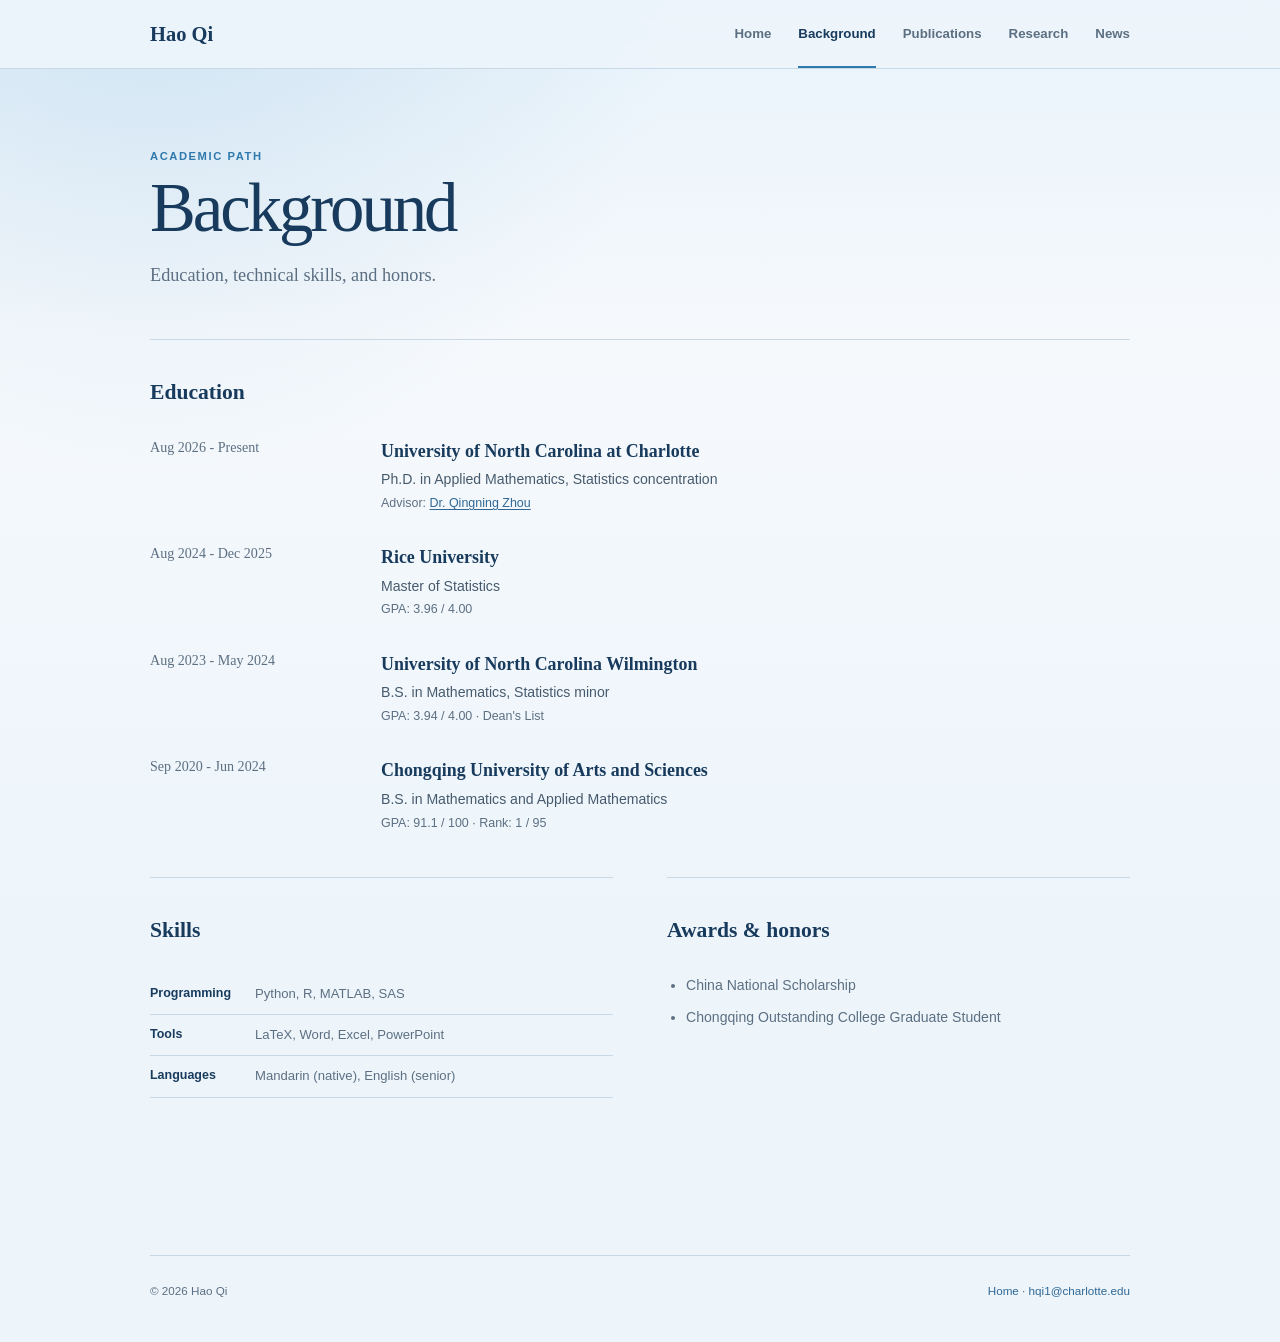
==== background.html @ 38f6982e "Simplify navigation and add a News page Move Background to the second navigation position, remove du" ====
<!DOCTYPE html>
<html lang="en">
<head>
  <meta charset="UTF-8">
  <meta name="viewport" content="width=device-width, initial-scale=1.0">
  <title>Background | Hao Qi</title>
  <meta name="description" content="Education, technical skills, and honors of Hao Qi.">
  <meta name="theme-color" content="#edf5fb">
  <link rel="icon" href="profile.jpg" type="image/jpeg">
  <link rel="stylesheet" href="styles.css">
</head>
<body>
  <a class="skip-link" href="#main-content">Skip to content</a>
  <header class="site-header">
    <div class="nav-shell">
      <a class="site-name" href="index.html">Hao Qi</a>
      <button class="menu-toggle" type="button" aria-expanded="false" aria-controls="site-nav">
        <span></span><span></span><span></span><span class="sr-only">Open navigation</span>
      </button>
      <nav class="site-nav" id="site-nav" aria-label="Main navigation">
        <a href="index.html">Home</a>
        <a href="background.html" aria-current="page">Background</a>
        <a href="publications.html">Publications</a>
        <a href="research.html">Research</a>
        <a href="news.html">News</a>
      </nav>
    </div>
  </header>

  <main id="main-content" class="site-main inner-page">
    <header class="page-header">
      <p class="eyebrow">Academic path</p>
      <h1>Background</h1>
      <p>Education, technical skills, and honors.</p>
    </header>

    <section class="background-section" aria-labelledby="education-title">
      <h2 id="education-title">Education</h2>
      <div class="education-list">
        <article class="education-item">
          <time>Aug 2026 - Present</time>
          <div>
            <h3>University of North Carolina at Charlotte</h3>
            <p>Ph.D. in Applied Mathematics, Statistics concentration</p>
            <p class="detail">Advisor: <a href="https://sds.charlotte.edu/people/qingning-zhou/" target="_blank" rel="noopener">Dr. Qingning Zhou</a></p>
          </div>
        </article>
        <article class="education-item">
          <time>Aug 2024 - Dec 2025</time>
          <div>
            <h3>Rice University</h3>
            <p>Master of Statistics</p>
            <p class="detail">GPA: 3.96 / 4.00</p>
          </div>
        </article>
        <article class="education-item">
          <time>Aug 2023 - May 2024</time>
          <div>
            <h3>University of North Carolina Wilmington</h3>
            <p>B.S. in Mathematics, Statistics minor</p>
            <p class="detail">GPA: 3.94 / 4.00 · Dean's List</p>
          </div>
        </article>
        <article class="education-item">
          <time>Sep 2020 - Jun 2024</time>
          <div>
            <h3>Chongqing University of Arts and Sciences</h3>
            <p>B.S. in Mathematics and Applied Mathematics</p>
            <p class="detail">GPA: 91.1 / 100 · Rank: 1 / 95</p>
          </div>
        </article>
      </div>
    </section>

    <div class="background-grid">
      <section class="background-section" aria-labelledby="skills-title">
        <h2 id="skills-title">Skills</h2>
        <dl class="fact-list">
          <div><dt>Programming</dt><dd>Python, R, MATLAB, SAS</dd></div>
          <div><dt>Tools</dt><dd>LaTeX, Word, Excel, PowerPoint</dd></div>
          <div><dt>Languages</dt><dd>Mandarin (native), English (senior)</dd></div>
        </dl>
      </section>

      <section class="background-section" aria-labelledby="honors-title">
        <h2 id="honors-title">Awards &amp; honors</h2>
        <ul class="honor-list">
          <li>China National Scholarship</li>
          <li>Chongqing Outstanding College Graduate Student</li>
        </ul>
      </section>
    </div>

  </main>

  <footer class="site-footer">
    <p>© 2026 Hao Qi</p>
    <p><a href="index.html">Home</a> · <a href="mailto:hqi1@charlotte.edu">hqi1@charlotte.edu</a></p>
  </footer>
  <script src="script.js"></script>
</body>
</html>
---- styles.css ----
:root {
  --ink: #1b2b3b;
  --muted: #5c6f82;
  --navy: #183b5d;
  --blue: #2f6896;
  --accent: #2f79ad;
  --paper: #edf5fb;
  --white: #ffffff;
  --soft: #e1edf6;
  --line: #c7d9e7;
  --serif: Georgia, "Times New Roman", serif;
  --sans: -apple-system, BlinkMacSystemFont, "Segoe UI", Helvetica, Arial, sans-serif;
  --content: 980px;
}

* {
  box-sizing: border-box;
}

html {
  scroll-behavior: smooth;
}

body {
  margin: 0;
  color: var(--ink);
  background-color: var(--paper);
  background-image:
    radial-gradient(circle at 12% -8%, rgba(92, 157, 207, 0.2), transparent 34rem),
    linear-gradient(180deg, #e8f3fb 0%, #f6f9fc 38%, #edf5fb 100%);
  background-attachment: fixed;
  font-family: var(--sans);
  font-size: 16px;
  line-height: 1.7;
  -webkit-font-smoothing: antialiased;
}

a {
  color: var(--blue);
  text-underline-offset: 0.18em;
  text-decoration-thickness: 1px;
}

a:hover,
a:focus-visible {
  color: var(--accent);
}

img {
  display: block;
  max-width: 100%;
}

.sr-only {
  position: absolute;
  width: 1px;
  height: 1px;
  padding: 0;
  margin: -1px;
  overflow: hidden;
  clip: rect(0, 0, 0, 0);
  white-space: nowrap;
  border: 0;
}

.skip-link {
  position: fixed;
  top: 10px;
  left: 10px;
  z-index: 1000;
  transform: translateY(-160%);
  padding: 8px 12px;
  background: var(--navy);
  color: var(--white);
}

.skip-link:focus {
  transform: translateY(0);
}

.site-header {
  position: sticky;
  top: 0;
  z-index: 100;
  border-bottom: 1px solid var(--line);
  background: rgba(237, 245, 251, 0.92);
  backdrop-filter: blur(12px);
}

.nav-shell {
  width: min(calc(100% - 40px), var(--content));
  min-height: 68px;
  margin: 0 auto;
  display: flex;
  align-items: center;
  justify-content: space-between;
}

.site-name {
  color: var(--navy);
  font-family: var(--serif);
  font-size: 1.28rem;
  font-weight: 700;
  text-decoration: none;
}

.site-nav {
  display: flex;
  align-items: center;
  gap: 27px;
}

.site-nav a {
  position: relative;
  color: var(--muted);
  font-size: 0.83rem;
  font-weight: 650;
  text-decoration: none;
}

.site-nav a:hover,
.site-nav a:focus-visible,
.site-nav a[aria-current="page"] {
  color: var(--navy);
}

.site-nav a[aria-current="page"]::after {
  position: absolute;
  right: 0;
  bottom: -23px;
  left: 0;
  height: 2px;
  content: "";
  background: var(--accent);
}

.menu-toggle {
  display: none;
  width: 40px;
  height: 40px;
  padding: 8px;
  border: 0;
  background: transparent;
  color: var(--navy);
}

.menu-toggle > span:not(.sr-only) {
  display: block;
  height: 1px;
  margin: 6px 0;
  background: currentColor;
  transition: transform 160ms ease, opacity 160ms ease;
}

.site-main {
  width: min(calc(100% - 40px), var(--content));
  margin: 0 auto;
}

.intro-section {
  padding: 82px 0 72px;
  display: grid;
  grid-template-columns: 190px minmax(0, 1fr);
  gap: 58px;
  align-items: start;
}

.portrait-column {
  padding-top: 8px;
}

.profile-photo {
  width: 180px;
  height: 225px;
  object-fit: cover;
  object-position: center 30%;
  border: 1px solid var(--line);
  background: var(--white);
  box-shadow: 0 12px 30px rgba(24, 59, 93, 0.1);
  filter: saturate(0.86);
}

.profile-links {
  width: 180px;
  margin-top: 13px;
  display: flex;
  flex-wrap: wrap;
  gap: 4px 13px;
}

.profile-links a {
  font-size: 0.77rem;
  font-weight: 650;
  text-decoration: none;
}

.eyebrow {
  margin: 0 0 8px;
  color: var(--accent);
  font-size: 0.7rem;
  font-weight: 800;
  letter-spacing: 0.14em;
  text-transform: uppercase;
}

.intro-copy h1,
.page-header h1 {
  margin: 0;
  color: var(--navy);
  font-family: var(--serif);
  font-size: clamp(3.1rem, 7vw, 4.7rem);
  font-weight: 500;
  line-height: 1;
  letter-spacing: -0.045em;
}

.role {
  margin: 17px 0 27px;
  color: var(--navy);
  font-family: var(--serif);
  font-size: 1.26rem;
  line-height: 1.4;
}

.role span {
  display: block;
  color: var(--muted);
  font-family: var(--sans);
  font-size: 0.78rem;
  font-weight: 700;
  letter-spacing: 0.06em;
  text-transform: uppercase;
}

.about-copy {
  max-width: 700px;
}

.about-copy p {
  margin: 0 0 17px;
  color: #405467;
}

.home-section {
  padding: 34px 0;
  display: grid;
  grid-template-columns: 190px 1fr;
  gap: 58px;
  border-top: 1px solid var(--line);
}

.section-label h2 {
  margin: 2px 0 0;
  color: var(--navy);
  font-family: var(--serif);
  font-size: 1.2rem;
  font-weight: 600;
}

.interest-list {
  display: flex;
  flex-wrap: wrap;
  gap: 8px;
}

.interest-list span {
  padding: 5px 11px;
  border: 1px solid var(--line);
  border-radius: 999px;
  background: rgba(255, 255, 255, 0.64);
  color: var(--muted);
  font-size: 0.76rem;
}

.news-list {
  border-top: 1px solid var(--line);
}

.news-row {
  padding: 16px 0;
  display: grid;
  grid-template-columns: 95px 1fr;
  gap: 20px;
  border-bottom: 1px solid var(--line);
}

.news-row time {
  color: var(--accent);
  font-family: var(--serif);
  font-size: 0.88rem;
  font-weight: 600;
}

.news-row p {
  margin: 0;
  color: #465a6d;
  font-size: 0.91rem;
}

.explore-grid {
  display: grid;
  grid-template-columns: repeat(3, 1fr);
  gap: 12px;
}

.explore-grid a {
  min-height: 122px;
  padding: 20px;
  display: flex;
  flex-direction: column;
  justify-content: space-between;
  border: 1px solid var(--line);
  background: rgba(255, 255, 255, 0.62);
  box-shadow: 0 8px 24px rgba(24, 59, 93, 0.055);
  text-decoration: none;
  transition: border-color 160ms ease, transform 160ms ease;
}

.explore-grid a:hover,
.explore-grid a:focus-visible {
  border-color: var(--accent);
  transform: translateY(-2px);
}

.explore-grid strong {
  color: var(--navy);
  font-family: var(--serif);
  font-size: 1.05rem;
}

.explore-grid span {
  color: var(--muted);
  font-size: 0.73rem;
}

.inner-page {
  min-height: calc(100vh - 180px);
  min-height: calc(100svh - 180px);
  padding-bottom: 80px;
}

.page-header {
  max-width: 720px;
  padding: 78px 0 48px;
}

.page-header h1 {
  font-size: clamp(3rem, 7vw, 4.3rem);
}

.page-header > p:last-child {
  max-width: 620px;
  margin: 17px 0 0;
  color: var(--muted);
  font-family: var(--serif);
  font-size: 1.14rem;
}

.publication-list,
.research-list {
  border-top: 1px solid var(--line);
}

.publication-item {
  padding: 33px 0;
  display: grid;
  grid-template-columns: 145px 1fr;
  gap: 38px;
  border-bottom: 1px solid var(--line);
}

.publication-meta time,
.publication-meta span {
  display: block;
}

.publication-meta time {
  color: var(--navy);
  font-family: var(--serif);
  font-size: 1.15rem;
}

.publication-meta span {
  margin-top: 2px;
  color: var(--accent);
  font-size: 0.65rem;
  font-weight: 800;
  letter-spacing: 0.08em;
  text-transform: uppercase;
}

.publication-item h2,
.research-body h2 {
  max-width: 760px;
  margin: 0 0 10px;
  color: var(--navy);
  font-family: var(--serif);
  font-size: 1.34rem;
  font-weight: 600;
  line-height: 1.38;
}

.authors,
.venue {
  margin: 4px 0;
  color: var(--muted);
  font-size: 0.88rem;
}

.item-links {
  margin: 12px 0 0;
  display: flex;
  gap: 16px;
}

.item-links a {
  font-size: 0.76rem;
  font-weight: 750;
  text-decoration: none;
}

.research-item {
  padding: 38px 0;
  display: grid;
  grid-template-columns: 175px 1fr;
  gap: 42px;
  border-bottom: 1px solid var(--line);
}

.research-side time,
.research-side span {
  display: block;
}

.research-side time {
  color: var(--navy);
  font-family: var(--serif);
  font-size: 0.94rem;
}

.research-side span {
  color: var(--muted);
  font-size: 0.72rem;
}

.research-body .supervisor {
  margin: -3px 0 15px;
  color: var(--muted);
  font-size: 0.8rem;
  font-style: italic;
}

.research-body ul {
  margin: 0;
  padding-left: 20px;
  color: #465a6d;
  font-size: 0.91rem;
}

.research-body li + li {
  margin-top: 5px;
}

.tag-line {
  margin: 15px 0 0;
  color: var(--accent);
  font-size: 0.72rem;
  font-weight: 700;
}

.background-section {
  padding: 34px 0 42px;
  border-top: 1px solid var(--line);
}

.background-section > h2 {
  margin: 0 0 25px;
  color: var(--navy);
  font-family: var(--serif);
  font-size: 1.35rem;
  font-weight: 600;
}

.education-item {
  padding: 0 0 27px;
  display: grid;
  grid-template-columns: 195px 1fr;
  gap: 36px;
}

.education-item:last-child {
  padding-bottom: 0;
}

.education-item time {
  color: var(--muted);
  font-family: var(--serif);
  font-size: 0.88rem;
}

.education-item h3 {
  margin: 0 0 2px;
  color: var(--navy);
  font-family: var(--serif);
  font-size: 1.12rem;
  font-weight: 600;
}

.education-item p {
  margin: 1px 0;
  color: #465a6d;
  font-size: 0.88rem;
}

.education-item .detail {
  color: var(--muted);
  font-size: 0.78rem;
}

.background-grid {
  display: grid;
  grid-template-columns: 1fr 1fr;
  gap: 54px;
}

.fact-list {
  margin: 0;
}

.fact-list > div {
  padding: 9px 0;
  display: grid;
  grid-template-columns: 105px 1fr;
  border-bottom: 1px solid var(--line);
}

.fact-list dt {
  color: var(--navy);
  font-size: 0.78rem;
  font-weight: 750;
}

.fact-list dd {
  margin: 0;
  color: var(--muted);
  font-size: 0.82rem;
}

.honor-list {
  margin: 0;
  padding-left: 19px;
  color: var(--muted);
  font-size: 0.88rem;
}

.honor-list li + li {
  margin-top: 8px;
}

.site-footer {
  width: min(calc(100% - 40px), var(--content));
  margin: 35px auto 0;
  padding: 25px 0 42px;
  display: flex;
  justify-content: space-between;
  gap: 24px;
  border-top: 1px solid var(--line);
  color: var(--muted);
  font-size: 0.73rem;
}

.site-footer p {
  margin: 0;
}

.site-footer a {
  text-decoration: none;
}

@media (max-width: 760px) {
  .menu-toggle {
    display: block;
  }

  .menu-toggle[aria-expanded="true"] > span:nth-child(1) {
    transform: translateY(7px) rotate(45deg);
  }

  .menu-toggle[aria-expanded="true"] > span:nth-child(2) {
    opacity: 0;
  }

  .menu-toggle[aria-expanded="true"] > span:nth-child(3) {
    transform: translateY(-7px) rotate(-45deg);
  }

  .site-nav {
    position: absolute;
    top: 68px;
    right: 0;
    left: 0;
    display: none;
    padding: 19px 20px 23px;
    flex-direction: column;
    align-items: flex-start;
    gap: 15px;
    border-bottom: 1px solid var(--line);
    background: var(--paper);
  }

  .site-nav.open {
    display: flex;
  }

  .site-nav a[aria-current="page"]::after {
    display: none;
  }

  .intro-section {
    padding-top: 56px;
    grid-template-columns: 150px minmax(0, 1fr);
    gap: 34px;
  }

  .profile-photo,
  .profile-links {
    width: 145px;
  }

  .profile-photo {
    height: 181px;
  }

  .home-section {
    grid-template-columns: 150px 1fr;
    gap: 34px;
  }

  .explore-grid {
    grid-template-columns: 1fr;
  }

  .background-grid {
    grid-template-columns: 1fr;
    gap: 0;
  }
}

@media (max-width: 560px) {
  .nav-shell,
  .site-main,
  .site-footer {
    width: min(calc(100% - 30px), var(--content));
  }

  .intro-section {
    padding: 46px 0 52px;
    grid-template-columns: 1fr;
    gap: 29px;
  }

  .portrait-column {
    display: flex;
    gap: 17px;
    align-items: end;
  }

  .profile-photo {
    width: 112px;
    height: 140px;
  }

  .profile-links {
    width: auto;
    margin-bottom: 2px;
    flex-direction: column;
    gap: 2px;
  }

  .intro-copy h1,
  .page-header h1 {
    font-size: 3.05rem;
  }

  .role {
    font-size: 1.12rem;
  }

  .home-section {
    grid-template-columns: 1fr;
    gap: 20px;
  }

  .news-row,
  .publication-item,
  .research-item,
  .education-item {
    grid-template-columns: 1fr;
    gap: 9px;
  }

  .page-header {
    padding: 52px 0 38px;
  }

  .publication-item,
  .research-item {
    padding: 27px 0;
  }

  .site-footer {
    display: block;
  }

  .site-footer p + p {
    margin-top: 5px;
  }
}

@media (prefers-reduced-motion: reduce) {
  html {
    scroll-behavior: auto;
  }

  *,
  *::before,
  *::after {
    transition-duration: 0.01ms !important;
  }
}
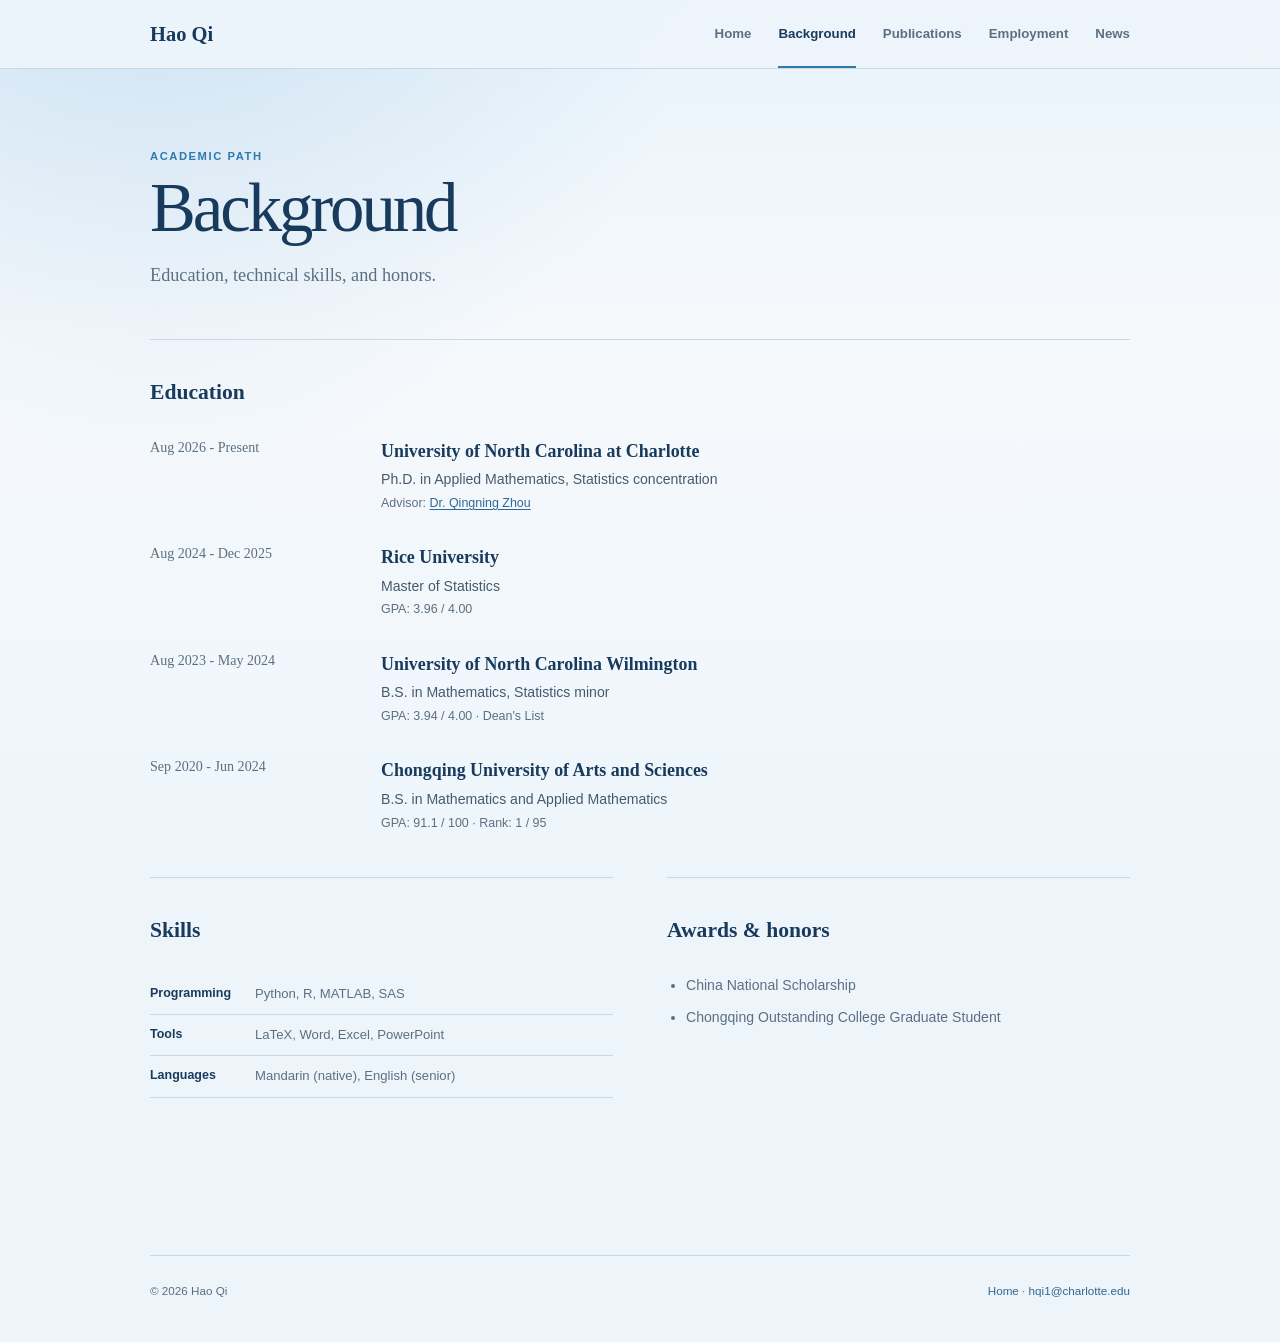
==== commit edb7d999: "Add Employment page and replace CV Replace the Research section with a concise Employment page and p" ====
--- a/background.html
+++ b/background.html
@@ -21,7 +21,7 @@
         <a href="index.html">Home</a>
         <a href="background.html" aria-current="page">Background</a>
         <a href="publications.html">Publications</a>
-        <a href="research.html">Research</a>
+        <a href="employment.html">Employment</a>
         <a href="news.html">News</a>
       </nav>
     </div>
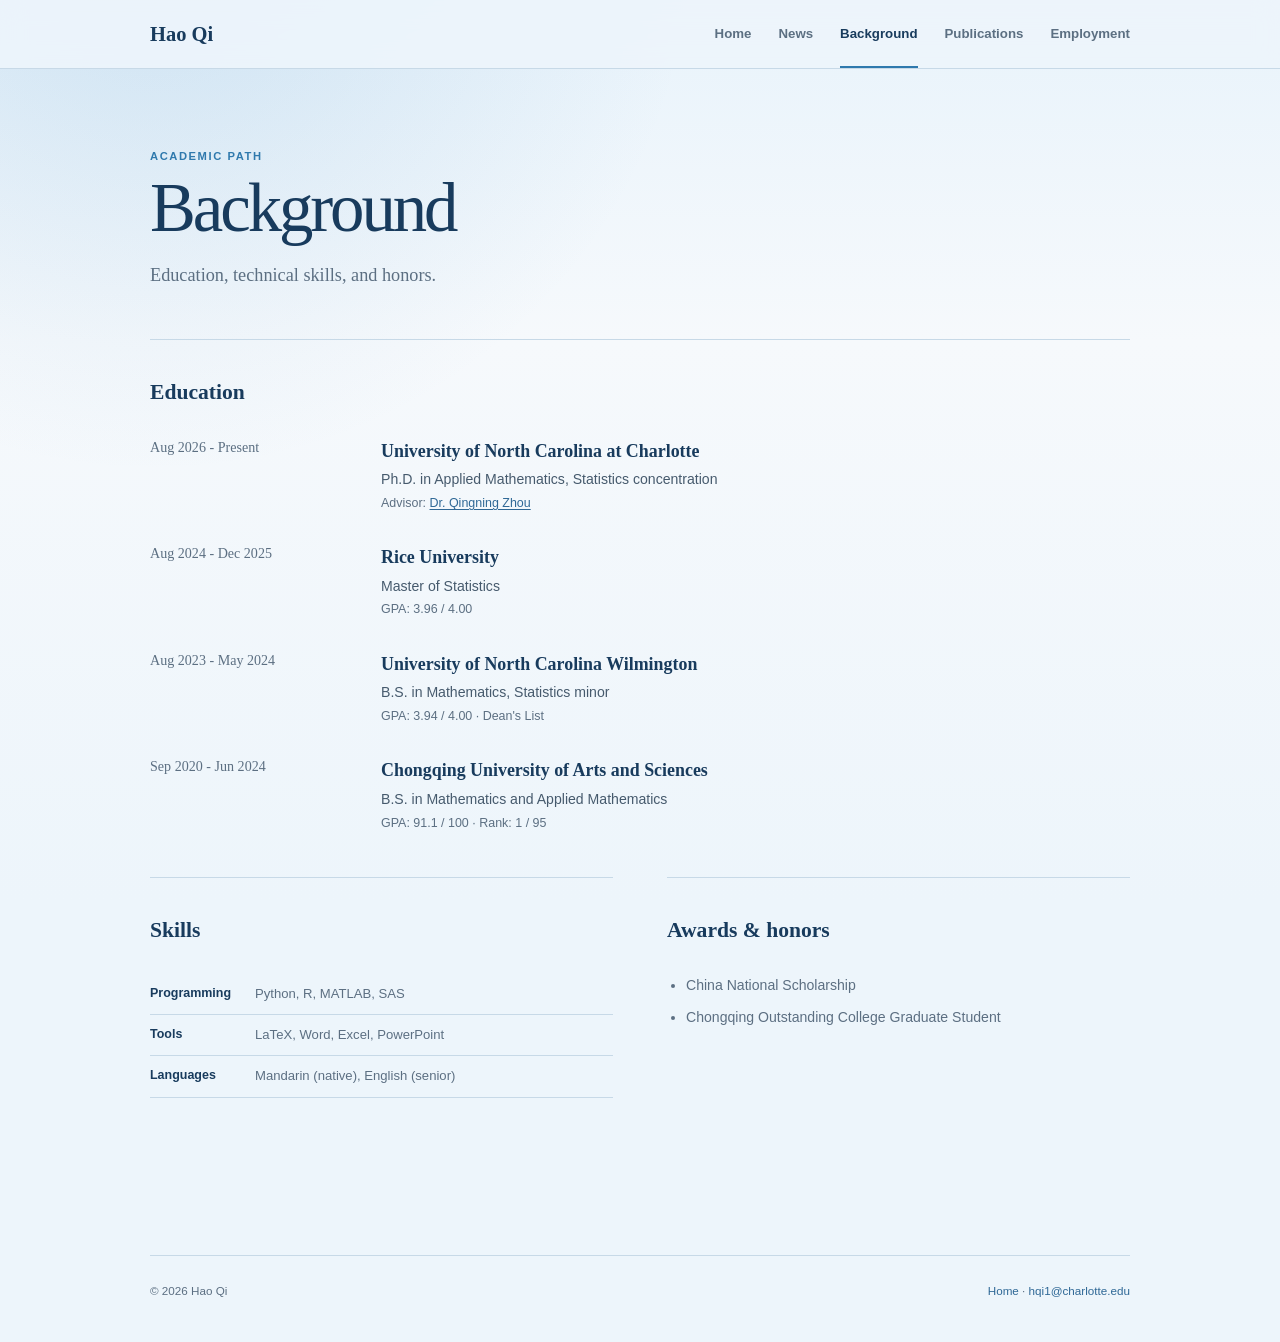
==== commit 97d5918b: "Move News to the second navigation position Use the same Home, News, Background, Publications, Emplo" ====
--- a/background.html
+++ b/background.html
@@ -19,10 +19,10 @@
       </button>
       <nav class="site-nav" id="site-nav" aria-label="Main navigation">
         <a href="index.html">Home</a>
+        <a href="news.html">News</a>
         <a href="background.html" aria-current="page">Background</a>
         <a href="publications.html">Publications</a>
         <a href="employment.html">Employment</a>
-        <a href="news.html">News</a>
       </nav>
     </div>
   </header>
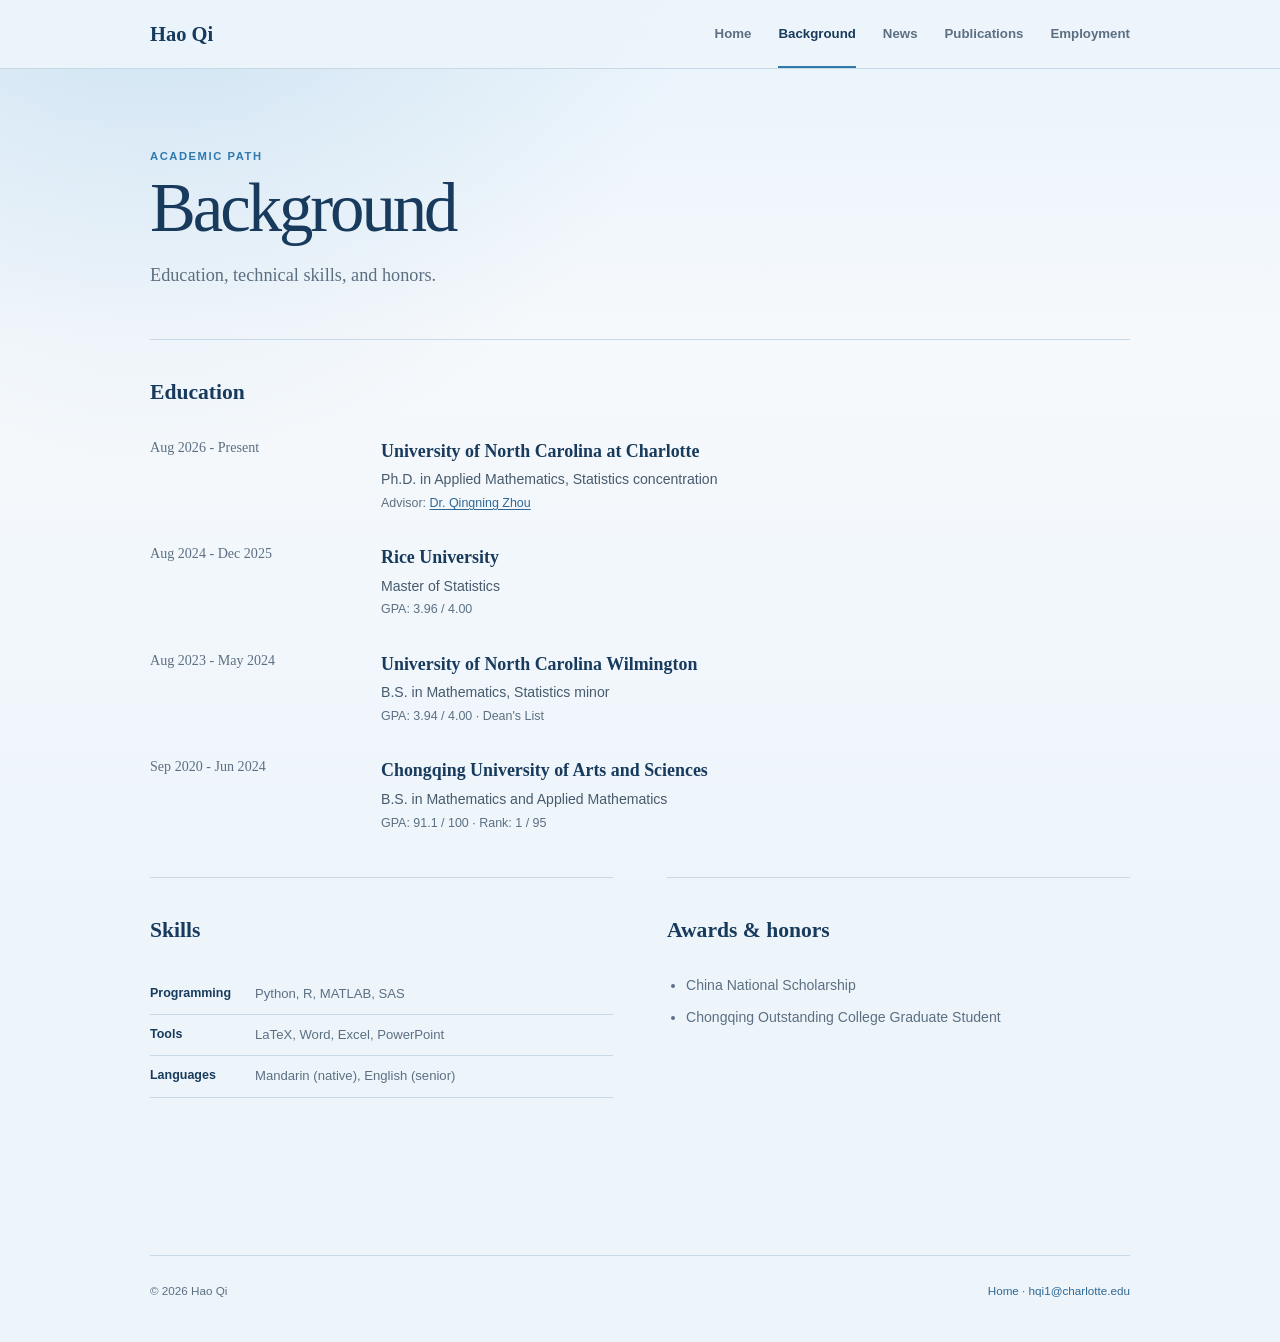
==== commit 40d4985a: "Place Background before News Use the Home, Background, News, Publications, Employment navigation ord" ====
--- a/background.html
+++ b/background.html
@@ -19,8 +19,8 @@
       </button>
       <nav class="site-nav" id="site-nav" aria-label="Main navigation">
         <a href="index.html">Home</a>
+        <a href="background.html" aria-current="page">Background</a>
         <a href="news.html">News</a>
-        <a href="background.html" aria-current="page">Background</a>
         <a href="publications.html">Publications</a>
         <a href="employment.html">Employment</a>
       </nav>
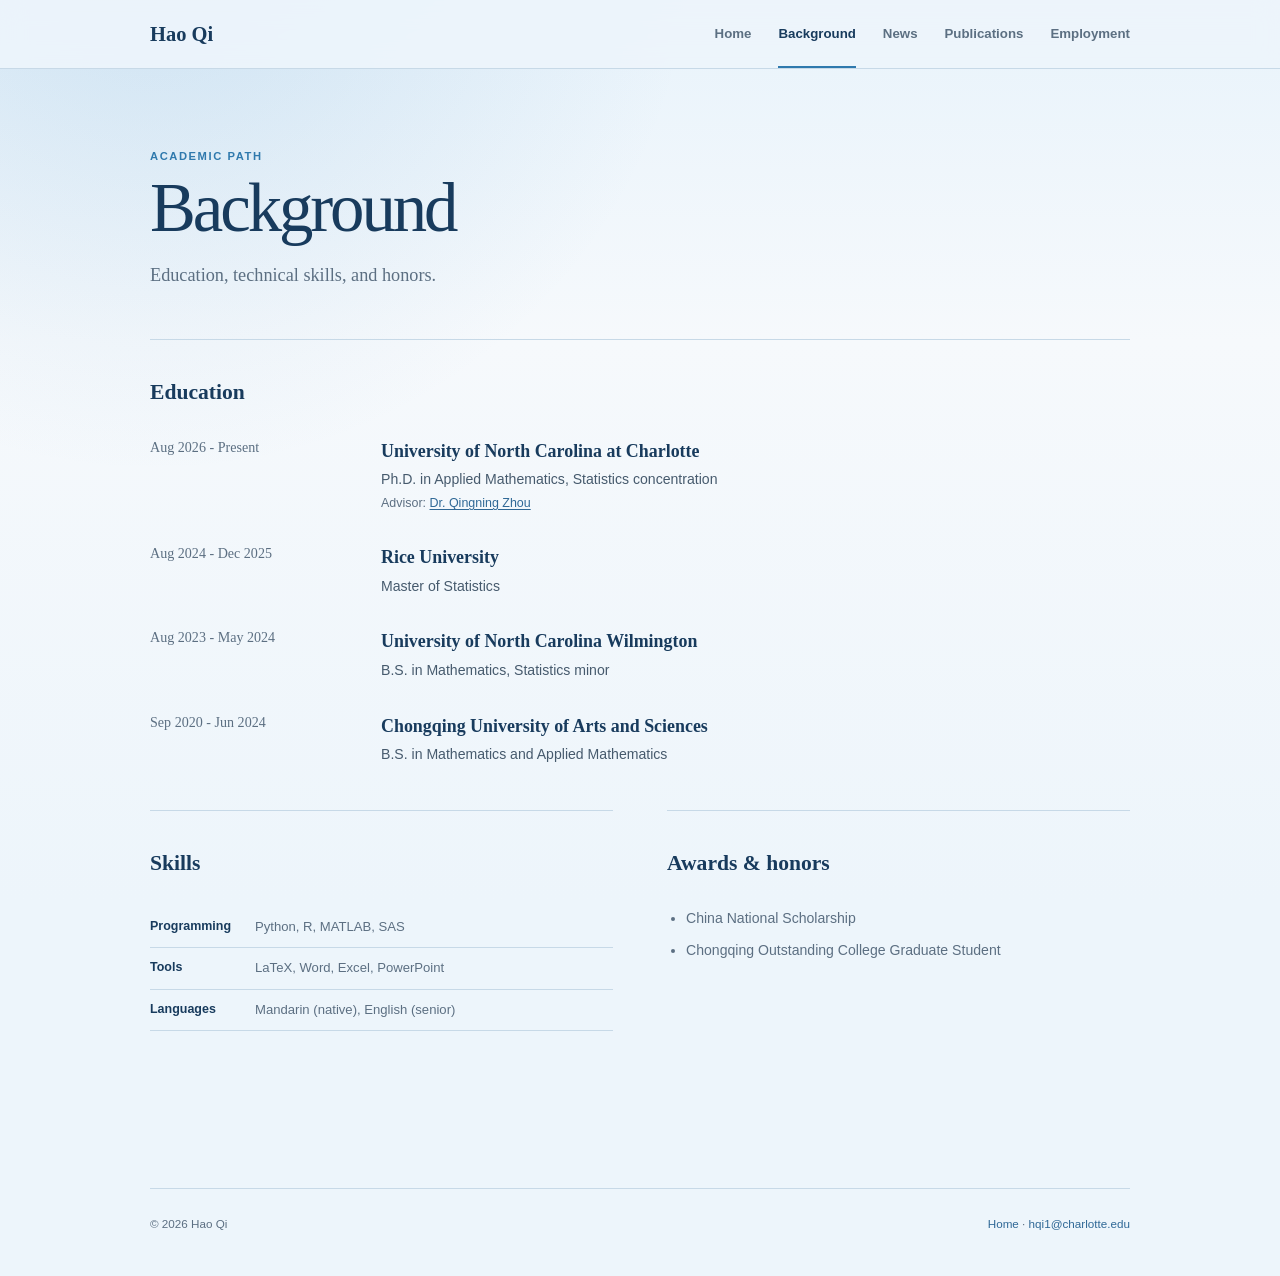
==== commit 3d878cb0: "Simplify Education details Remove GPA, class rank, and Dean's List details while retaining degrees, " ====
--- a/background.html
+++ b/background.html
@@ -50,7 +50,6 @@
           <div>
             <h3>Rice University</h3>
             <p>Master of Statistics</p>
-            <p class="detail">GPA: 3.96 / 4.00</p>
           </div>
         </article>
         <article class="education-item">
@@ -58,7 +57,6 @@
           <div>
             <h3>University of North Carolina Wilmington</h3>
             <p>B.S. in Mathematics, Statistics minor</p>
-            <p class="detail">GPA: 3.94 / 4.00 · Dean's List</p>
           </div>
         </article>
         <article class="education-item">
@@ -66,7 +64,6 @@
           <div>
             <h3>Chongqing University of Arts and Sciences</h3>
             <p>B.S. in Mathematics and Applied Mathematics</p>
-            <p class="detail">GPA: 91.1 / 100 · Rank: 1 / 95</p>
           </div>
         </article>
       </div>
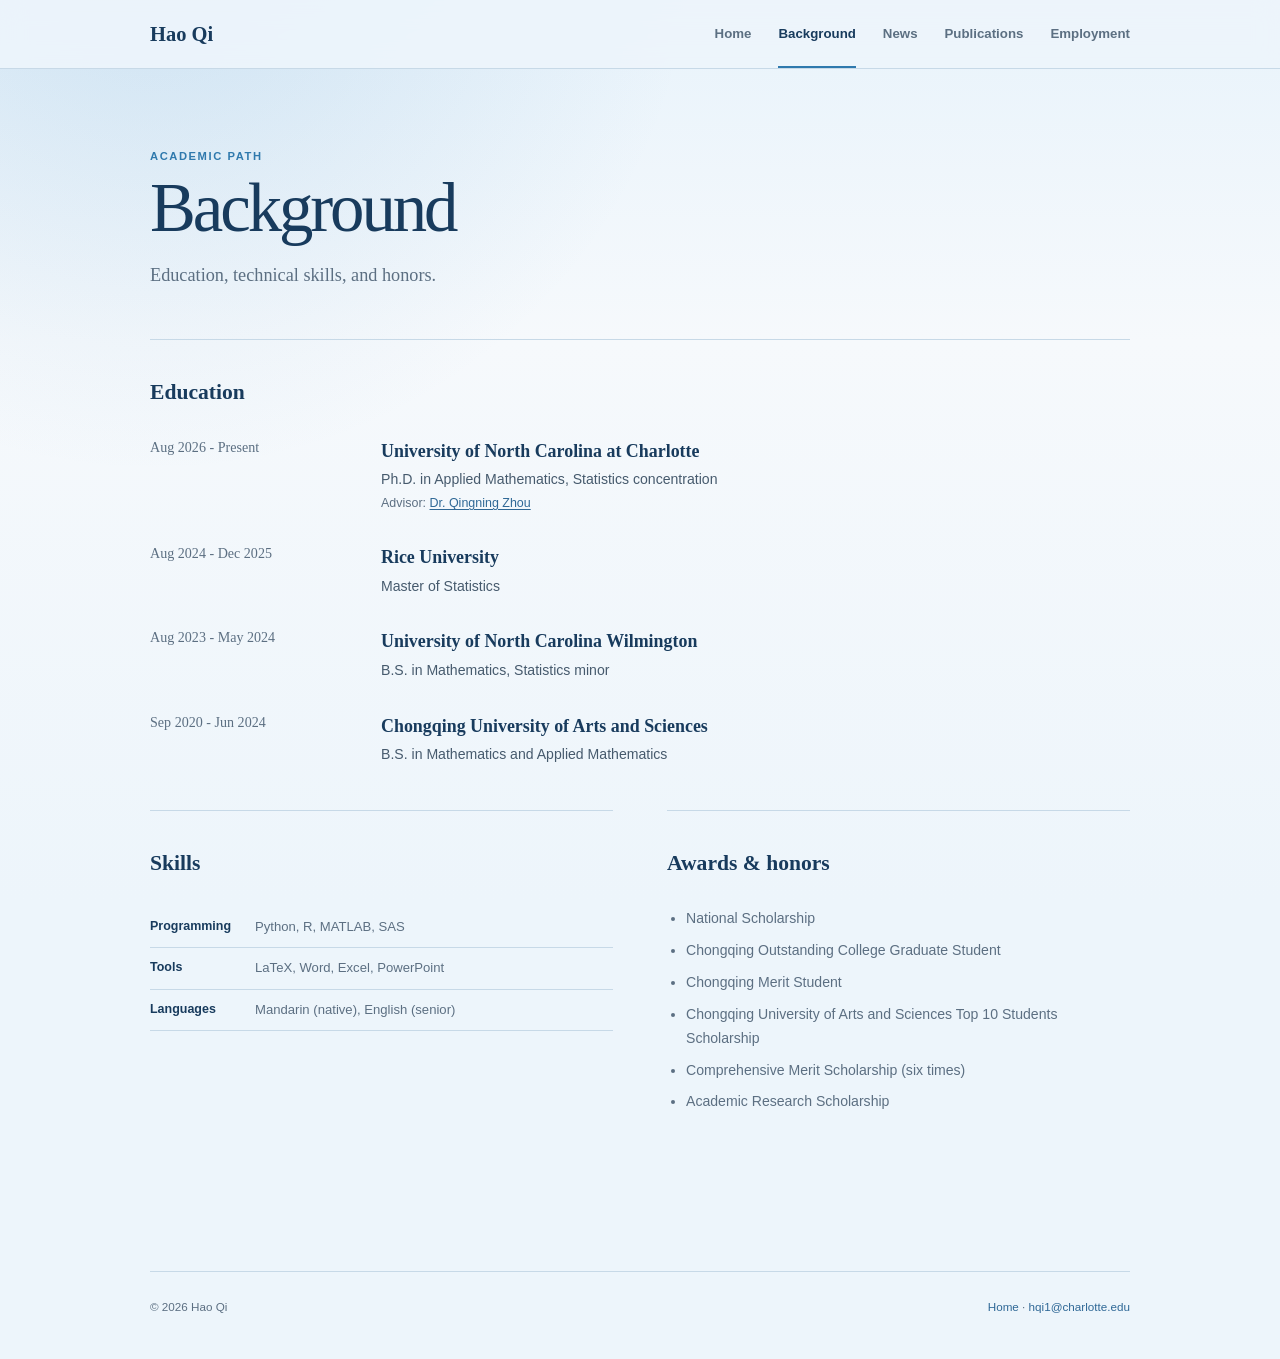
==== commit 4218447e: "Expand awards and honors List six awards without rankings or years." ====
--- a/background.html
+++ b/background.html
@@ -82,8 +82,12 @@
       <section class="background-section" aria-labelledby="honors-title">
         <h2 id="honors-title">Awards &amp; honors</h2>
         <ul class="honor-list">
-          <li>China National Scholarship</li>
+          <li>National Scholarship</li>
           <li>Chongqing Outstanding College Graduate Student</li>
+          <li>Chongqing Merit Student</li>
+          <li>Chongqing University of Arts and Sciences Top 10 Students Scholarship</li>
+          <li>Comprehensive Merit Scholarship (six times)</li>
+          <li>Academic Research Scholarship</li>
         </ul>
       </section>
     </div>
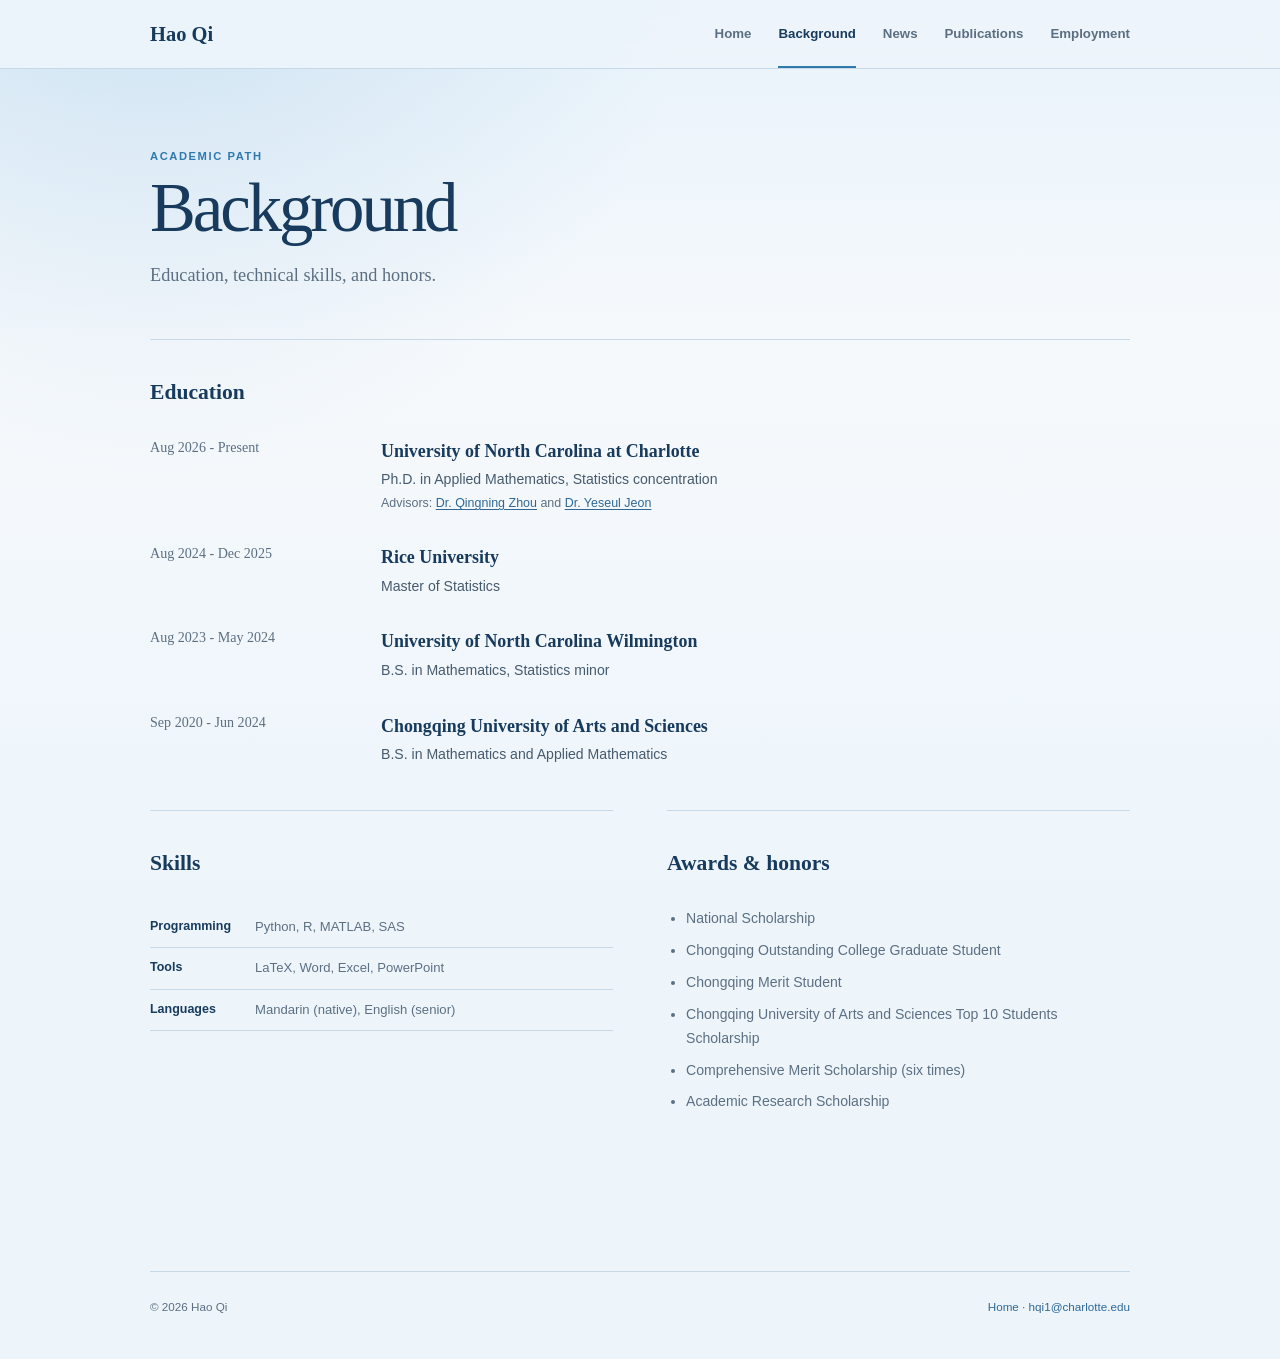
==== commit 68bdcb2f: "Add Yeseul Jeon as co-advisor List both UNC Charlotte advisors and link to their faculty pages." ====
--- a/background.html
+++ b/background.html
@@ -42,7 +42,7 @@
           <div>
             <h3>University of North Carolina at Charlotte</h3>
             <p>Ph.D. in Applied Mathematics, Statistics concentration</p>
-            <p class="detail">Advisor: <a href="https://sds.charlotte.edu/people/qingning-zhou/" target="_blank" rel="noopener">Dr. Qingning Zhou</a></p>
+            <p class="detail">Advisors: <a href="https://sds.charlotte.edu/people/qingning-zhou/" target="_blank" rel="noopener">Dr. Qingning Zhou</a> and <a href="https://sites.google.com/view/jeons9677" target="_blank" rel="noopener">Dr. Yeseul Jeon</a></p>
           </div>
         </article>
         <article class="education-item">
